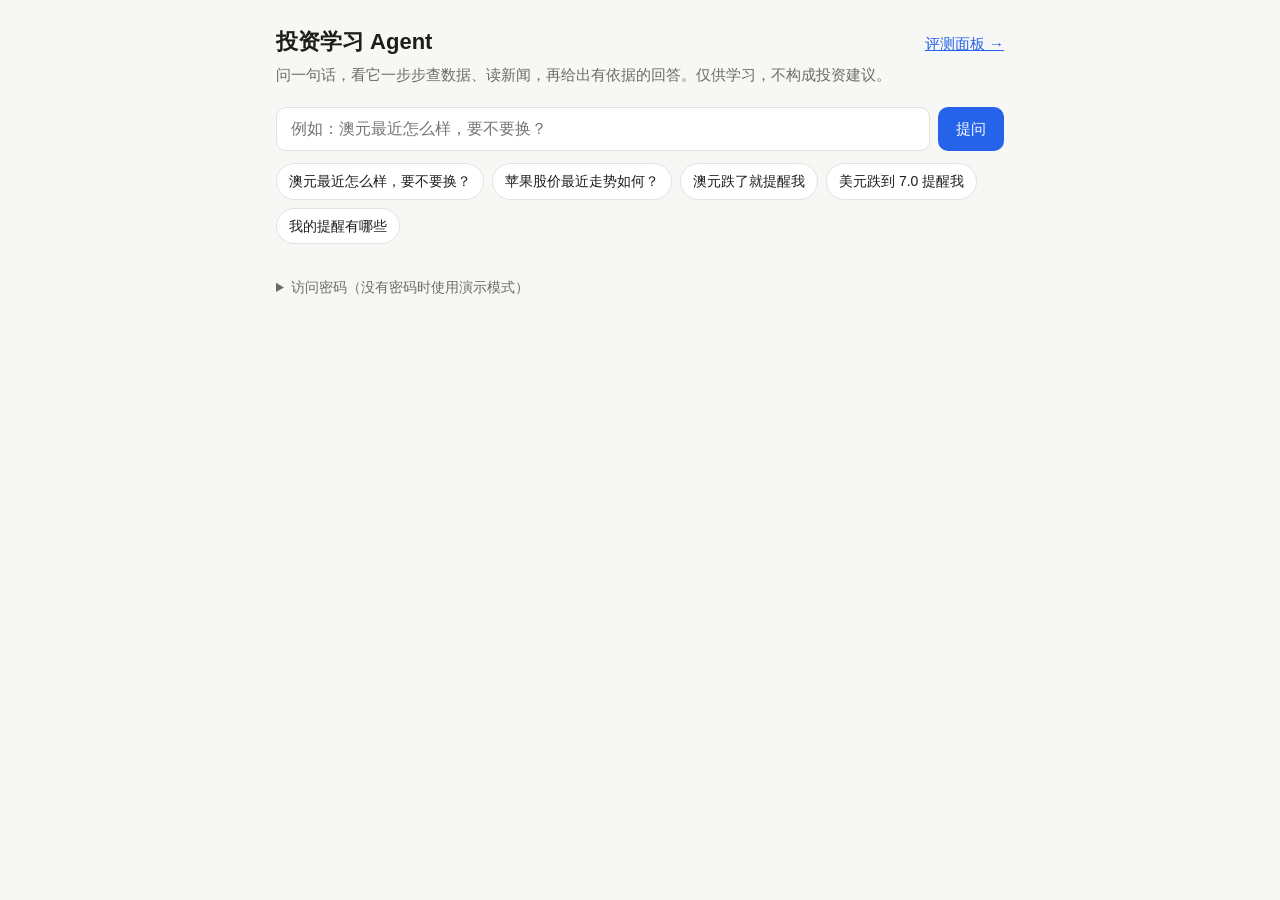
==== app/static/index.html @ d724dd7f "第一版骨架：多步 agent、实时步骤页面、两层评测、提醒检查 Co-Authored-By: Claude Opus 5.5 (1M context) <noreply@anthropic.com>" ====
<!doctype html>
<html lang="zh-CN">
<head>
<meta charset="utf-8">
<meta name="viewport" content="width=device-width, initial-scale=1">
<title>投资学习 Agent</title>
<style>
  :root { --bg:#f7f7f5; --card:#fff; --ink:#1d1d1b; --quiet:#6b6b66; --line:#e3e2dd; --accent:#2563eb; --good:#15803d; --bad:#b91c1c; }
  @media (prefers-color-scheme: dark) { :root { --bg:#161615; --card:#1f1f1d; --ink:#ededea; --quiet:#a3a39d; --line:#33332f; --accent:#6ea0ff; --good:#4ade80; --bad:#f87171; } }
  * { box-sizing: border-box; }
  body { margin:0; background:var(--bg); color:var(--ink); font:15px/1.6 -apple-system, "PingFang SC", "Microsoft YaHei", sans-serif; }
  main { max-width:760px; margin:0 auto; padding:24px 16px 64px; }
  header { display:flex; justify-content:space-between; align-items:baseline; gap:12px; flex-wrap:wrap; }
  h1 { font-size:22px; margin:0; }
  a { color:var(--accent); }
  .sub { color:var(--quiet); margin:4px 0 20px; }
  form { display:flex; gap:8px; }
  input[type=text] { flex:1; min-width:0; padding:12px 14px; font-size:16px; border:1px solid var(--line); border-radius:10px; background:var(--card); color:var(--ink); }
  button { padding:0 18px; font-size:15px; border:0; border-radius:10px; background:var(--accent); color:#fff; cursor:pointer; }
  button:disabled { opacity:.5; cursor:default; }
  .chips { display:flex; flex-wrap:wrap; gap:8px; margin:12px 0 24px; }
  .chip { padding:6px 12px; border:1px solid var(--line); border-radius:999px; background:var(--card); color:var(--ink); cursor:pointer; font-size:14px; }
  .steps { list-style:none; padding:0; margin:0; }
  .step { background:var(--card); border:1px solid var(--line); border-radius:10px; padding:10px 14px; margin-bottom:8px; animation: in .25s ease; }
  .step .head { display:flex; gap:8px; align-items:center; font-weight:600; }
  .step .n { color:var(--quiet); font-weight:400; font-size:13px; }
  .step pre { margin:6px 0 0; white-space:pre-wrap; word-break:break-all; font-size:12.5px; color:var(--quiet); max-height:160px; overflow:auto; }
  .ok { color:var(--good); } .fail { color:var(--bad); }
  .answer { background:var(--card); border:2px solid var(--accent); border-radius:12px; padding:14px 16px; margin-top:16px; white-space:pre-wrap; }
  .meta { color:var(--quiet); font-size:13px; margin-top:8px; }
  details { margin-top:32px; color:var(--quiet); font-size:14px; }
  details input { padding:6px 10px; border:1px solid var(--line); border-radius:8px; background:var(--card); color:var(--ink); }
  @keyframes in { from { opacity:0; transform:translateY(4px); } to { opacity:1; transform:none; } }
</style>
</head>
<body>
<main>
  <header>
    <h1>投资学习 Agent</h1>
    <a href="/eval">评测面板 →</a>
  </header>
  <p class="sub">问一句话，看它一步步查数据、读新闻，再给出有依据的回答。仅供学习，不构成投资建议。</p>
  <form id="f">
    <input id="q" type="text" placeholder="例如：澳元最近怎么样，要不要换？" autocomplete="off">
    <button id="go">提问</button>
  </form>
  <div class="chips">
    <span class="chip">澳元最近怎么样，要不要换？</span>
    <span class="chip">苹果股价最近走势如何？</span>
    <span class="chip">澳元跌了就提醒我</span>
    <span class="chip">美元跌到 7.0 提醒我</span>
    <span class="chip">我的提醒有哪些</span>
  </div>
  <ol class="steps" id="steps"></ol>
  <div id="answer"></div>
  <details>
    <summary>访问密码（没有密码时使用演示模式）</summary>
    <p><input id="pw" type="password" placeholder="ACCESS_PASSWORD"> 保存在本浏览器</p>
  </details>
</main>
<script>
const NAMES = { get_quote:'查最新价格', get_history:'查历史走势', search_news:'搜索新闻', set_price_alert:'设价位提醒',
  set_move_alert:'设波动提醒', list_alerts:'查看提醒', delete_alert:'删除提醒', watch:'修改关注', remember_preference:'记住偏好' };
const $ = id => document.getElementById(id);
const session = (() => { try { return localStorage.sid || (localStorage.sid = crypto.randomUUID()); } catch { return 'web'; } })();
try { $('pw').value = localStorage.pw || ''; } catch {}
$('pw').addEventListener('change', e => { try { localStorage.pw = e.target.value; } catch {} });
document.querySelectorAll('.chip').forEach(c => c.onclick = () => { $('q').value = c.textContent; ask(); });
$('f').onsubmit = e => { e.preventDefault(); ask(); };

function el(tag, cls, text) { const x = document.createElement(tag); if (cls) x.className = cls; if (text != null) x.textContent = text; return x; }

async function ask() {
  const question = $('q').value.trim(); if (!question) return;
  $('go').disabled = true; $('steps').innerHTML = ''; $('answer').innerHTML = '';
  const calls = {}; let n = 0;
  const headers = { 'Content-Type': 'application/json' };
  if ($('pw').value) headers.Authorization = 'Bearer ' + $('pw').value;
  try {
    const res = await fetch('/api/ask', { method:'POST', headers, body: JSON.stringify({ question, session_id: session }) });
    const reader = res.body.getReader(), dec = new TextDecoder(); let buf = '';
    for (;;) {
      const { value, done } = await reader.read(); if (done) break;
      buf += dec.decode(value, { stream:true });
      let i; while ((i = buf.indexOf('\n\n')) >= 0) {
        const line = buf.slice(0, i); buf = buf.slice(i + 2);
        if (line.startsWith('data: ')) show(JSON.parse(line.slice(6)));
      }
    }
  } catch (err) { show({ type:'error', message: String(err) }); }
  $('go').disabled = false;

  function show(e) {
    if (e.type === 'tool_call') {
      const li = el('li', 'step'), head = el('div', 'head');
      head.append(el('span', 'n', `第 ${++n} 步`), el('span', null, NAMES[e.name] || e.name), el('span', 'n', '运行中…'));
      li.append(head, el('pre', null, JSON.stringify(e.args, null, 0)));
      $('steps').append(li); calls[e.id] = li;
    } else if (e.type === 'tool_result') {
      const li = calls[e.id]; if (!li) return;
      const st = li.querySelector('.head .n:last-child'); st.textContent = e.ok ? '✓ 完成' : '✗ 失败'; st.className = e.ok ? 'ok' : 'fail';
      li.append(el('pre', null, e.content));
    } else if (e.type === 'answer') {
      $('answer').replaceChildren(el('div', 'answer', e.content));
    } else if (e.type === 'done') {
      $('answer').append(el('div', 'meta', `共 ${n} 步，用时 ${(e.duration_ms / 1000).toFixed(1)} 秒 · 运行编号 ${e.run_id}`));
    } else if (e.type === 'start') {
      $('steps').before(Object.assign(el('div', 'meta', `模型：${e.model}`), { id:'model' })); document.querySelectorAll('#model').forEach((m, k, all) => k < all.length - 1 && m.remove());
    } else if (e.type === 'error') {
      $('answer').replaceChildren(el('div', 'answer fail', '出错了：' + e.message));
    }
  }
}
</script>
</body>
</html>
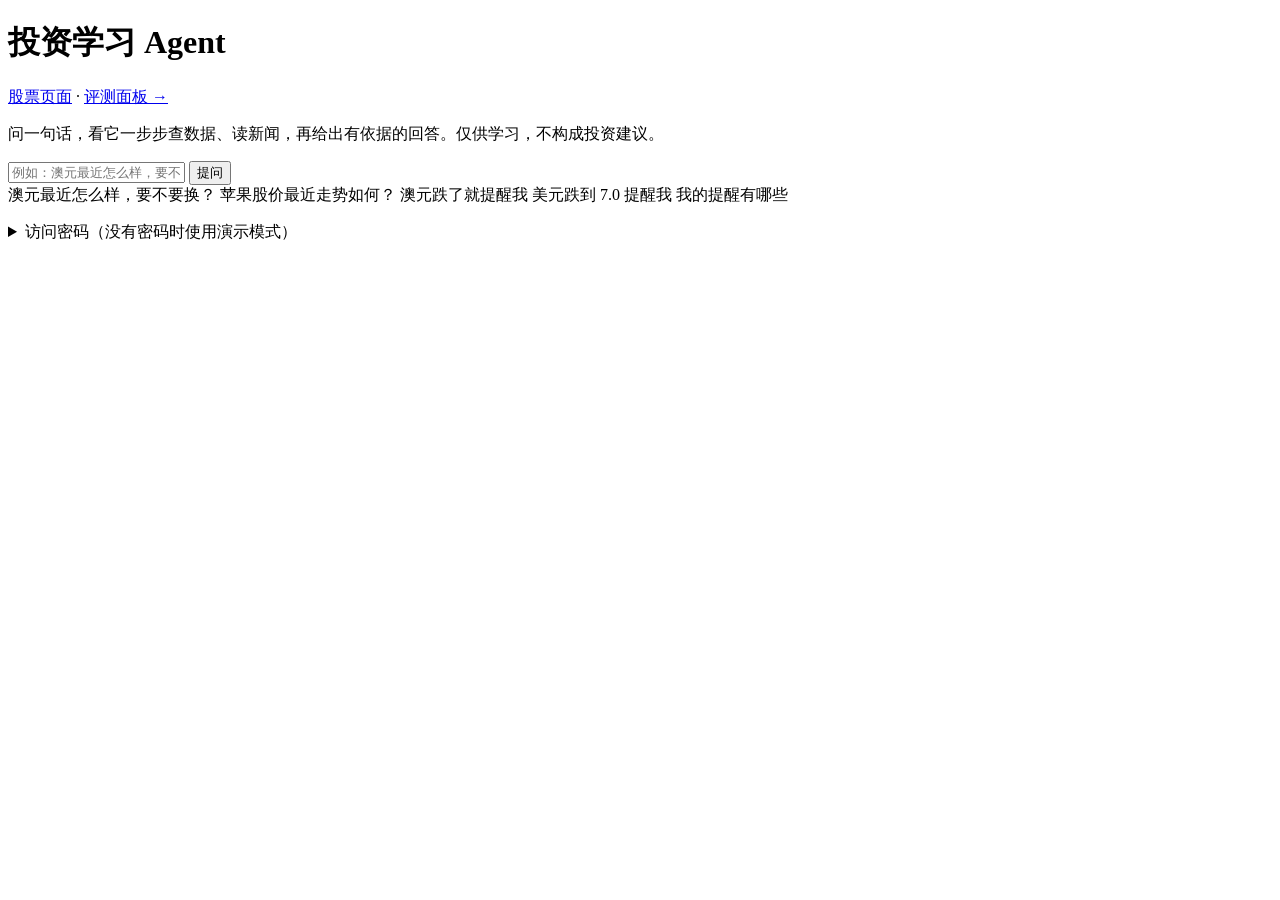
==== commit 427c77e7: "股票页面：走势图、关键数字、和大盘对比，一键让 agent 分析 - 新页面 /stock 和接口 /api/series（直接查行情，不经过模型） - 新工具 compare_with_index：" ====
--- a/app/static/index.html
+++ b/app/static/index.html
@@ -4,40 +4,13 @@
 <meta charset="utf-8">
 <meta name="viewport" content="width=device-width, initial-scale=1">
 <title>投资学习 Agent</title>
-<style>
-  :root { --bg:#f7f7f5; --card:#fff; --ink:#1d1d1b; --quiet:#6b6b66; --line:#e3e2dd; --accent:#2563eb; --good:#15803d; --bad:#b91c1c; }
-  @media (prefers-color-scheme: dark) { :root { --bg:#161615; --card:#1f1f1d; --ink:#ededea; --quiet:#a3a39d; --line:#33332f; --accent:#6ea0ff; --good:#4ade80; --bad:#f87171; } }
-  * { box-sizing: border-box; }
-  body { margin:0; background:var(--bg); color:var(--ink); font:15px/1.6 -apple-system, "PingFang SC", "Microsoft YaHei", sans-serif; }
-  main { max-width:760px; margin:0 auto; padding:24px 16px 64px; }
-  header { display:flex; justify-content:space-between; align-items:baseline; gap:12px; flex-wrap:wrap; }
-  h1 { font-size:22px; margin:0; }
-  a { color:var(--accent); }
-  .sub { color:var(--quiet); margin:4px 0 20px; }
-  form { display:flex; gap:8px; }
-  input[type=text] { flex:1; min-width:0; padding:12px 14px; font-size:16px; border:1px solid var(--line); border-radius:10px; background:var(--card); color:var(--ink); }
-  button { padding:0 18px; font-size:15px; border:0; border-radius:10px; background:var(--accent); color:#fff; cursor:pointer; }
-  button:disabled { opacity:.5; cursor:default; }
-  .chips { display:flex; flex-wrap:wrap; gap:8px; margin:12px 0 24px; }
-  .chip { padding:6px 12px; border:1px solid var(--line); border-radius:999px; background:var(--card); color:var(--ink); cursor:pointer; font-size:14px; }
-  .steps { list-style:none; padding:0; margin:0; }
-  .step { background:var(--card); border:1px solid var(--line); border-radius:10px; padding:10px 14px; margin-bottom:8px; animation: in .25s ease; }
-  .step .head { display:flex; gap:8px; align-items:center; font-weight:600; }
-  .step .n { color:var(--quiet); font-weight:400; font-size:13px; }
-  .step pre { margin:6px 0 0; white-space:pre-wrap; word-break:break-all; font-size:12.5px; color:var(--quiet); max-height:160px; overflow:auto; }
-  .ok { color:var(--good); } .fail { color:var(--bad); }
-  .answer { background:var(--card); border:2px solid var(--accent); border-radius:12px; padding:14px 16px; margin-top:16px; white-space:pre-wrap; }
-  .meta { color:var(--quiet); font-size:13px; margin-top:8px; }
-  details { margin-top:32px; color:var(--quiet); font-size:14px; }
-  details input { padding:6px 10px; border:1px solid var(--line); border-radius:8px; background:var(--card); color:var(--ink); }
-  @keyframes in { from { opacity:0; transform:translateY(4px); } to { opacity:1; transform:none; } }
-</style>
+<link rel="stylesheet" href="/static/common.css">
 </head>
 <body>
 <main>
   <header>
     <h1>投资学习 Agent</h1>
-    <a href="/eval">评测面板 →</a>
+    <nav><a href="/stock">股票页面</a> · <a href="/eval">评测面板 →</a></nav>
   </header>
   <p class="sub">问一句话，看它一步步查数据、读新闻，再给出有依据的回答。仅供学习，不构成投资建议。</p>
   <form id="f">
@@ -58,9 +31,8 @@
     <p><input id="pw" type="password" placeholder="ACCESS_PASSWORD"> 保存在本浏览器</p>
   </details>
 </main>
+<script src="/static/common.js"></script>
 <script>
-const NAMES = { get_quote:'查最新价格', get_history:'查历史走势', search_news:'搜索新闻', set_price_alert:'设价位提醒',
-  set_move_alert:'设波动提醒', list_alerts:'查看提醒', delete_alert:'删除提醒', watch:'修改关注', remember_preference:'记住偏好' };
 const $ = id => document.getElementById(id);
 const session = (() => { try { return localStorage.sid || (localStorage.sid = crypto.randomUUID()); } catch { return 'web'; } })();
 try { $('pw').value = localStorage.pw || ''; } catch {}
@@ -68,26 +40,12 @@
 document.querySelectorAll('.chip').forEach(c => c.onclick = () => { $('q').value = c.textContent; ask(); });
 $('f').onsubmit = e => { e.preventDefault(); ask(); };
 
-function el(tag, cls, text) { const x = document.createElement(tag); if (cls) x.className = cls; if (text != null) x.textContent = text; return x; }
 
 async function ask() {
   const question = $('q').value.trim(); if (!question) return;
   $('go').disabled = true; $('steps').innerHTML = ''; $('answer').innerHTML = '';
   const calls = {}; let n = 0;
-  const headers = { 'Content-Type': 'application/json' };
-  if ($('pw').value) headers.Authorization = 'Bearer ' + $('pw').value;
-  try {
-    const res = await fetch('/api/ask', { method:'POST', headers, body: JSON.stringify({ question, session_id: session }) });
-    const reader = res.body.getReader(), dec = new TextDecoder(); let buf = '';
-    for (;;) {
-      const { value, done } = await reader.read(); if (done) break;
-      buf += dec.decode(value, { stream:true });
-      let i; while ((i = buf.indexOf('\n\n')) >= 0) {
-        const line = buf.slice(0, i); buf = buf.slice(i + 2);
-        if (line.startsWith('data: ')) show(JSON.parse(line.slice(6)));
-      }
-    }
-  } catch (err) { show({ type:'error', message: String(err) }); }
+  await streamAsk(question, session, show);
   $('go').disabled = false;
 
   function show(e) {
@@ -101,7 +59,7 @@
       const st = li.querySelector('.head .n:last-child'); st.textContent = e.ok ? '✓ 完成' : '✗ 失败'; st.className = e.ok ? 'ok' : 'fail';
       li.append(el('pre', null, e.content));
     } else if (e.type === 'answer') {
-      $('answer').replaceChildren(el('div', 'answer', e.content));
+      $('answer').replaceChildren(e.structured ? card(e.structured) : el('div', 'answer', e.content));
     } else if (e.type === 'done') {
       $('answer').append(el('div', 'meta', `共 ${n} 步，用时 ${(e.duration_ms / 1000).toFixed(1)} 秒 · 运行编号 ${e.run_id}`));
     } else if (e.type === 'start') {
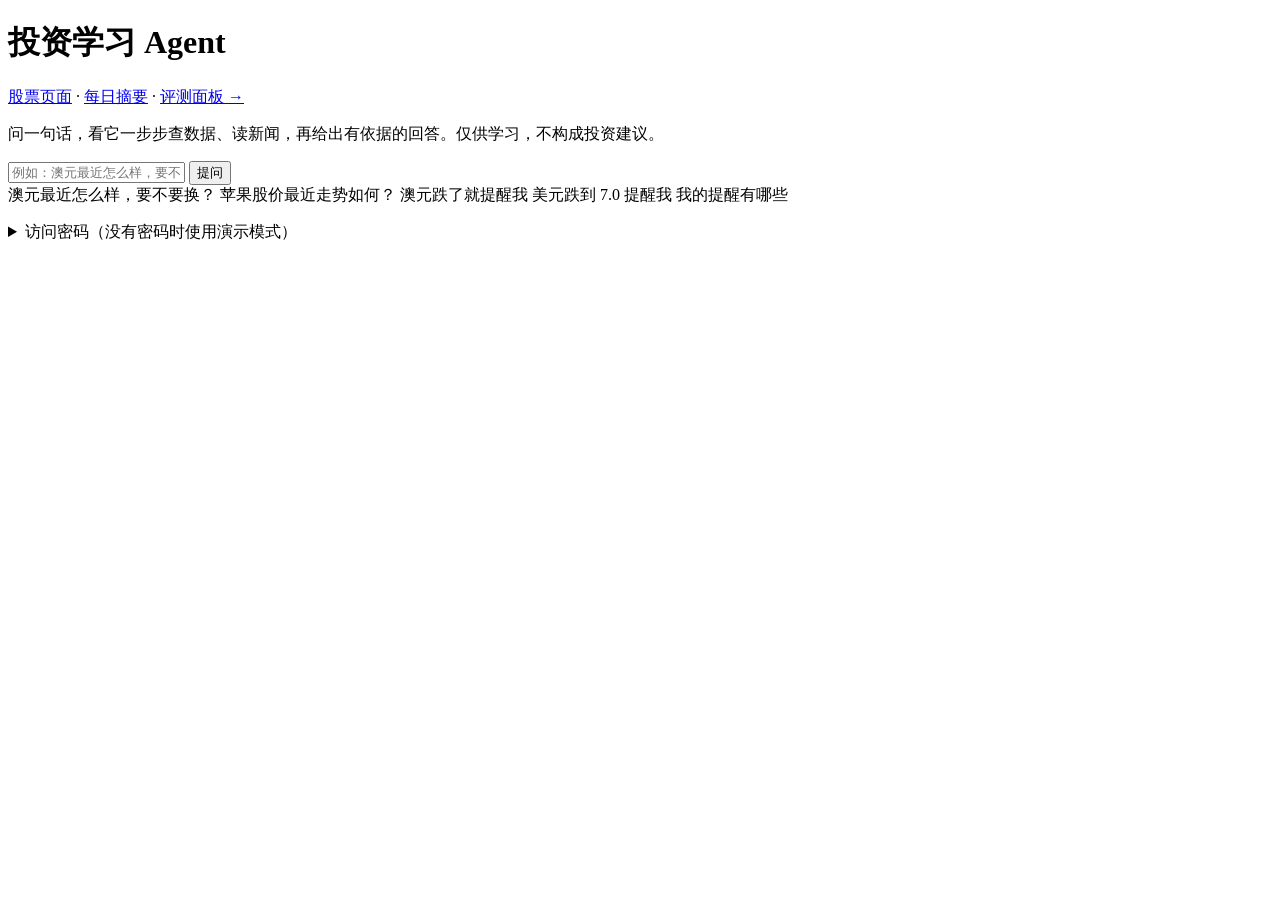
==== commit 985331d2: "每日新闻摘要：搜新闻、模型提炼影响和方向、代码核对后推送 Co-Authored-By: Claude Opus 5.5 (1M context) <noreply@anthropic.com> Cl" ====
--- a/app/static/index.html
+++ b/app/static/index.html
@@ -10,7 +10,7 @@
 <main>
   <header>
     <h1>投资学习 Agent</h1>
-    <nav><a href="/stock">股票页面</a> · <a href="/eval">评测面板 →</a></nav>
+    <nav><a href="/stock">股票页面</a> · <a href="/digest">每日摘要</a> · <a href="/eval">评测面板 →</a></nav>
   </header>
   <p class="sub">问一句话，看它一步步查数据、读新闻，再给出有依据的回答。仅供学习，不构成投资建议。</p>
   <form id="f">
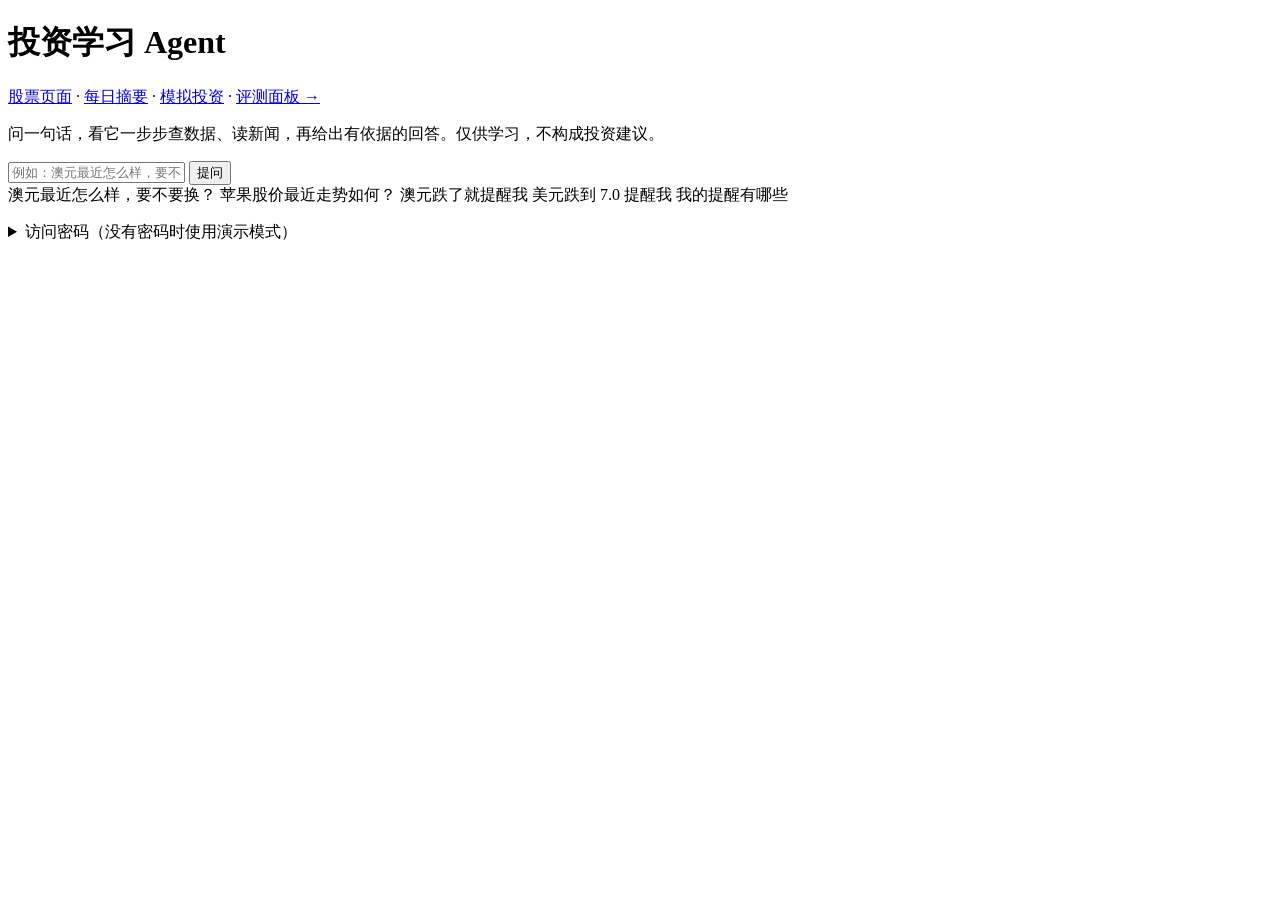
==== commit 6b791efa: "模拟投资：你和 AI 各一个账户，手续费和汇率按真实规则，和沪深300、标普500 买了不动比较 Co-Authored-By: Claude Opus 5.5 (1M context) <norep" ====
--- a/app/static/index.html
+++ b/app/static/index.html
@@ -10,7 +10,7 @@
 <main>
   <header>
     <h1>投资学习 Agent</h1>
-    <nav><a href="/stock">股票页面</a> · <a href="/digest">每日摘要</a> · <a href="/eval">评测面板 →</a></nav>
+    <nav><a href="/stock">股票页面</a> · <a href="/digest">每日摘要</a> · <a href="/portfolio">模拟投资</a> · <a href="/eval">评测面板 →</a></nav>
   </header>
   <p class="sub">问一句话，看它一步步查数据、读新闻，再给出有依据的回答。仅供学习，不构成投资建议。</p>
   <form id="f">
